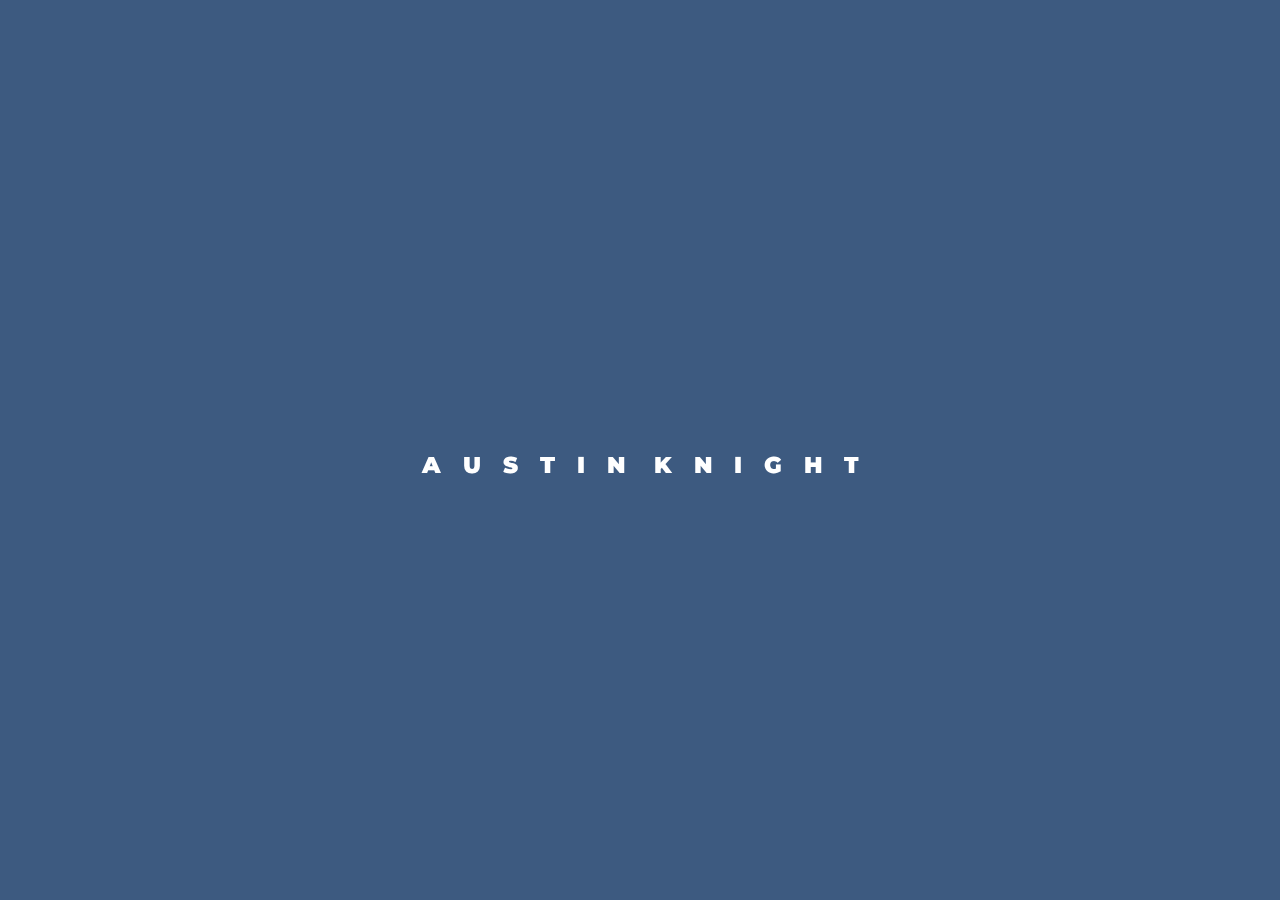
==== index.html @ 97f9a494 "initial" ====
<!DOCTYPE html>
<html>
  <head>
    <!-- Meta Data -->
    <title>Austin Knight</title>
    <meta charset="utf-8">
    <meta http-equiv="X-UA-Compatible" content="IE=edge,chrome=1">
    <meta name="viewport" content="width=device-width, initial-scale=1">
    
    <!-- Favicons-->
    <!--
    <link rel="apple-touch-icon" sizes="180x180" href="/apple-touch-icon.png">
    <link rel="icon" type="image/png" sizes="32x32" href="/favicon-32x32.png">
    <link rel="icon" type="image/png" sizes="16x16" href="/favicon-16x16.png">
    -->
    <!-- Styles -->
    <link rel="stylesheet" href="css/styles.css" />

  </head>
  <body>
  <!-- Hidden -->
     <!--<div class="socilas">
      <a href="https://www.facebook.com/xx" target="_blank">
        <img src="img/facebook.svg" alt="">
      </a>
      <a href="https://twitter.com/xx" target="_blank">
        <img src="img/twitter.svg" alt="">
      </a>
      <a href="https://www.instagram.com/xx" target="_blank">
        <img src="img/instagram.svg" alt="">
      </a>
    </div> -->

    <h1 class="disable">
    	<span>A</span>
    	<span>U </span>
    	<span>S</span>
    	<span>T</span>
    	<span>I</span>
    	<span>N</span>
    	<span> </span>
    	<span>K</span>
    	<span>N</span>
    	<span>I</span>
    	<span>G </span>
    	<span>H</span>
    	<span>T</span>
    </h1>
    <canvas id="c"></canvas>

    <!-- Scripts -->
    <script type="text/javascript" src="js/anime.min.js"></script>
    <script type="text/javascript" src="js/jquery.min.js"></script>
    <script type="text/javascript" src="js/main.js"></script>
  </body>
</html>
---- css/styles.css ----
@import url(https://fonts.googleapis.com/css?family=Montserrat:400,300,900,700,500);

body {
  -webkit-font-smoothing: antialiased;
  -moz-osx-font-smoothing: grayscale;
  -webkit-overflow-scrolling: touch;
  padding:0;
  margin: 0;
	color: #fff;
	font-family: "Montserrat", sans-serif;
}
body,body *{
  backface-visibility: hidden;
}


.disable{
  user-drag: none;
  user-select: none;
  -moz-user-select: none;
  -webkit-user-drag: none;
  -webkit-user-select: none;
  -ms-user-select: none;
}



/*Selection*/
::selection {
  background: #10e88a; /* WebKit/Blink Browsers */
  color:#ffffff;
}
::-moz-selection {
  background: #10e88a; /* Gecko Browsers */
  color:#ffffff;
}

.socilas{
  position: fixed;
  bottom:50px;
  left:50%;
  transform: translateX(-50%);
  z-index: 99;
  user-select: none;
}

.socilas a{
  display: inline-block;
  user-select: none;
  margin-right: 10px;
}

.socilas a:last-child{
  margin-right: 0;
}

.socilas a img{
  width: 30px;
  user-select: none;
}



canvas {
  display: block;
  width: 100vw;
  height: 100vh;
  cursor: pointer;
  position:absolute;
  top:0;
  left:0;
  z-index:1;
}


h1 {
	font-size: 23px;
	font-weight: 900;
  position:absolute;
  top:50%;
  left:50%;
  transform:translate3d(-50%,-50%,0);
  white-space:nowrap;
  z-index:2;
}
span{
  display:inline-block;
  letter-spacing:15px;
}
span:last-child{
  letter-spacing:0 !important;
}
span:nth-child(1),span:nth-child(3),span:nth-child(5)
,span:nth-child(7),span:nth-child(9),span:nth-child(11),span:nth-child(13){
  animation:MoveUp 3s ease infinite;
}
span:nth-child(2),span:nth-child(4),span:nth-child(6),span:nth-child(8),span:nth-child(10),span:nth-child(12),span:nth-child(14){
  animation:MoveDown 3s ease infinite;
}


@keyframes MoveUp{
  0%{
    transform:translateY(-10px);
  }
  50%{
    transform:translateY(10px);
  }
  100%{
    transform:translateY(-10px);
  }
}
@keyframes MoveDown{
  0%{
    transform:translateY(10px);
  }
  50%{
    transform:translateY(-10px);
  }
  100%{
    transform:translateY(10px);
  }
}

@media ( max-width: 768px ){
  h1 {
  	font-size: 15px;
  }
  span{
    letter-spacing:5px;
  }
}
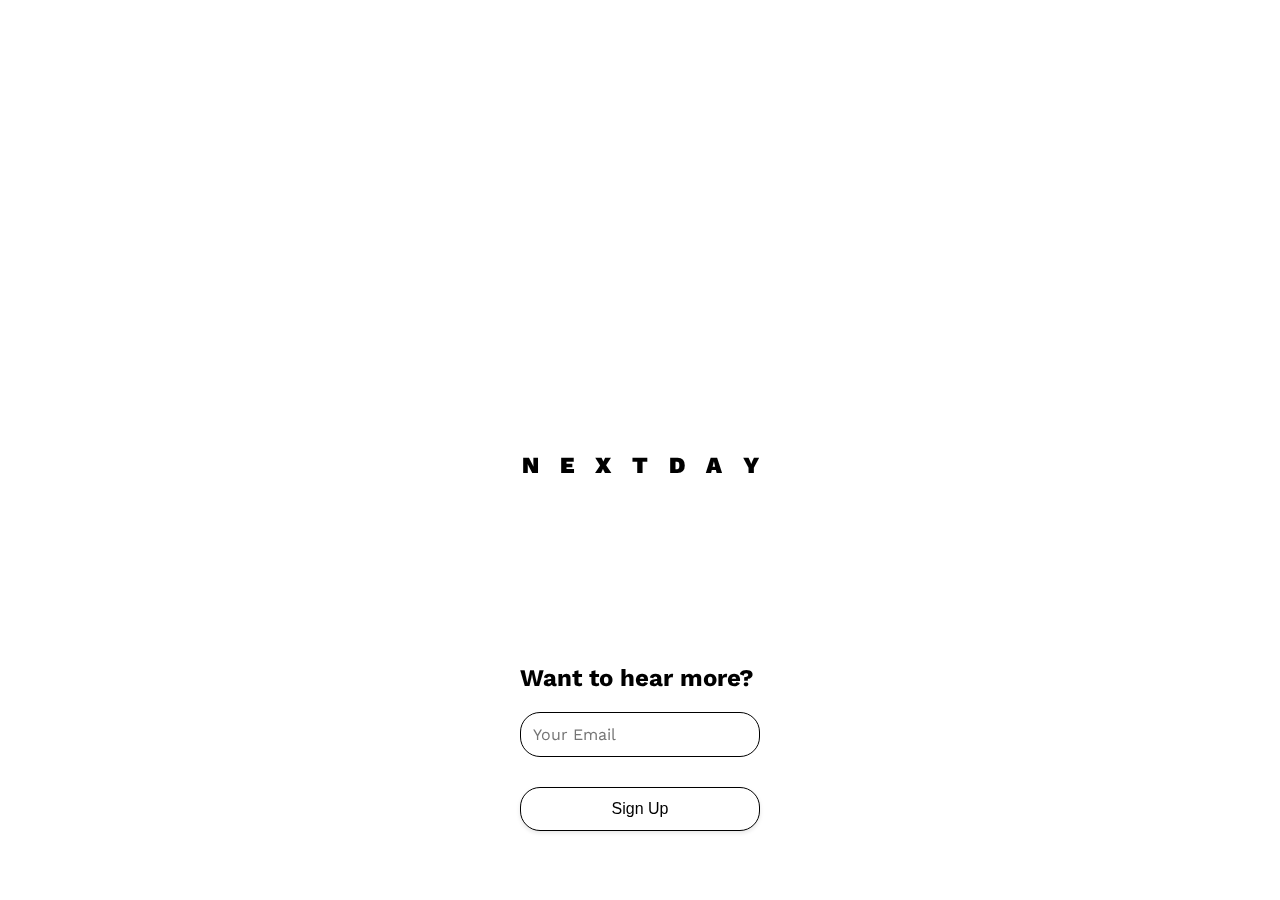
==== commit f2803fd5: "nextday-dev" ====
--- a/index.html
+++ b/index.html
@@ -14,43 +14,52 @@
     <link rel="icon" type="image/png" sizes="16x16" href="/favicon-16x16.png">
     -->
     <!-- Styles -->
-    <link rel="stylesheet" href="css/styles.css" />
+    <link rel="stylesheet" href="assets/css/styles.css" />
 
   </head>
   <body>
-  <!-- Hidden -->
-     <!--<div class="socilas">
-      <a href="https://www.facebook.com/xx" target="_blank">
-        <img src="img/facebook.svg" alt="">
-      </a>
-      <a href="https://twitter.com/xx" target="_blank">
-        <img src="img/twitter.svg" alt="">
-      </a>
-      <a href="https://www.instagram.com/xx" target="_blank">
-        <img src="img/instagram.svg" alt="">
-      </a>
-    </div> -->
+     <div class="socilas">
+      <div class="container">
+        <h2>Want to hear more?</h2>
+        <form id="signup-form" action="https://formspree.io/f/xanwrvew" method="POST">
+          <div class="form-group">
+            <input type="email" name="email" id="email" placeholder="Your Email" required>
+          </div>
+          <!-- Spam Protection Honeypot -->
+          <input type="text" name="_gotcha" style="display:none">
+          <!-- Redirect After Submission -->
+          <input type="hidden" name="_redirect" value="https://austinknight.co/index.html">
+          <input type="submit" value="Sign Up">
+        </form>
+      </br>
+        </div>
+        <!-- <a href="https://www.facebook.com/xx" target="_blank">
+          <img src="assets/img/facebook.svg" alt="">
+        </a>
+        <a href="https://twitter.com/xx" target="_blank">
+          <img src="assets/img/twitter.svg" alt="">
+        </a>
+        <a href="https://www.instagram.com/xx" target="_blank">
+          <img src="assets/img/instagram.svg" alt="">
+        </a> -->
+      </div>
+    </div>
 
     <h1 class="disable">
+    	<span>N</span>
+    	<span>E</span>
+    	<span>X</span>
+    	<span>T</span>
+    	<span>D</span>
     	<span>A</span>
-    	<span>U </span>
-    	<span>S</span>
-    	<span>T</span>
-    	<span>I</span>
-    	<span>N</span>
-    	<span> </span>
-    	<span>K</span>
-    	<span>N</span>
-    	<span>I</span>
-    	<span>G </span>
-    	<span>H</span>
-    	<span>T</span>
+    	<span>Y</span>
     </h1>
+
     <canvas id="c"></canvas>
 
     <!-- Scripts -->
-    <script type="text/javascript" src="js/anime.min.js"></script>
-    <script type="text/javascript" src="js/jquery.min.js"></script>
-    <script type="text/javascript" src="js/main.js"></script>
+    <script type="text/javascript" src="assets/js/anime.min.js"></script>
+    <script type="text/javascript" src="assets/js/jquery.min.js"></script>
+    <script type="text/javascript" src="assets/js/main.js"></script>
   </body>
-</html>
+</html>--- a/assets/css/styles.css
+++ b/assets/css/styles.css
@@ -0,0 +1,234 @@
+
+@import url(https://fonts.googleapis.com/css2?family=Work+Sans:wght@300;400;500;700;900&display=swap);
+
+body {
+  -webkit-font-smoothing: antialiased;
+  -moz-osx-font-smoothing: grayscale;
+  -webkit-overflow-scrolling: touch;
+  padding:0;
+  margin: 0;
+	color: #000000;
+	font-family: 'Work Sans', sans-serif;
+}
+
+body,body *{
+  backface-visibility: hidden;
+}
+
+.disable{
+  user-drag: none;
+  user-select: none;
+  -moz-user-select: none;
+  -webkit-user-drag: none;
+  -webkit-user-select: none;
+  -ms-user-select: none;
+}
+
+/*Selection*/
+::selection {
+  background: #10e88a; /* WebKit/Blink Browsers */
+  color:#ffffff;
+}
+::-moz-selection {
+  background: #10e88a; /* Gecko Browsers */
+  color:#ffffff;
+}
+
+.socilas{
+  position: fixed;
+  bottom:50px;
+  left:50%;
+  transform: translateX(-50%);
+  z-index: 99;
+  user-select: none;
+}
+
+.socilas a{
+  display: inline-block;
+  user-select: none;
+  margin-right: 10px;
+}
+
+.socilas a:last-child{
+  margin-right: 0;
+}
+
+.socilas a img{
+  width: 30px;
+  user-select: none;
+}
+
+canvas {
+  display: block;
+  width: 100vw;
+  height: 100vh;
+  cursor: pointer;
+  position:absolute;
+  top:0;
+  left:0;
+  z-index:1;
+}
+
+h1 {
+	font-size: 23px;
+	font-weight: 900;
+  position:absolute;
+  top:50%;
+  left:50%;
+  transform:translate3d(-50%,-50%,0);
+  white-space:nowrap;
+  z-index:2;
+}
+span{
+  display:inline-block;
+  letter-spacing:15px;
+}
+span:last-child{
+  letter-spacing:0 !important;
+}
+
+span:nth-child(1),span:nth-child(3),span:nth-child(5)
+,span:nth-child(7),span:nth-child(9),span:nth-child(11),span:nth-child(13){
+  animation:MoveUp 3s ease infinite;
+}
+
+span:nth-child(2),span:nth-child(4),span:nth-child(6),span:nth-child(8),span:nth-child(10),span:nth-child(12),span:nth-child(14){
+  animation:MoveDown 3s ease infinite;
+}
+
+@keyframes MoveUp{
+  0%{
+    transform:translateY(-10px);
+  }
+  50%{
+    transform:translateY(10px);
+  }
+  100%{
+    transform:translateY(-10px);
+  }
+}
+@keyframes MoveDown{
+  0%{
+    transform:translateY(10px);
+  }
+  50%{
+    transform:translateY(-10px);
+  }
+  100%{
+    transform:translateY(10px);
+  }
+}
+
+@media ( max-width: 768px ){
+  h1 {
+  	font-size: 15px;
+  }
+  span{
+    letter-spacing:5px;
+  }
+}
+
+/* Styles for the Email Sign-Up Form */
+#signup {
+  padding: 60px 0;
+}
+
+#signup h2 {
+  text-align: center;
+  margin-bottom: 30px;
+  font-family: 'Work Sans', sans-serif; /* Ensure font matches site */
+  font-weight: 900; /* Bold */
+  letter-spacing: 3px; /* Adjust spacing to match NEXTDY text */
+  text-transform: uppercase; /* Capitalize all letters */
+  font-size: 24px; /* Increase size if needed */
+}
+
+#signup-form {
+  max-width: 500px;
+  margin: 0 auto;
+}
+
+#signup-form .form-group {
+  margin-bottom: 15px;
+}
+
+#signup-form label {
+  display: block;
+  margin-bottom: 5px;
+  font-weight: bold;
+}
+
+#signup-form input[type="email"] {
+  width: 100%;
+  padding: 12px; /* Increase padding for a bigger input */
+  box-sizing: border-box;
+  font-family: 'Work Sans', sans-serif;
+  font-weight: 400; /* Use regular weight for input text */
+  font-size: 16px; /* Adjust font size */
+  border: 1px solid #ccc; /* Softer border */
+  border-radius: 20px; /* Make rounded like the button */
+  color: #333; /* Dark text color */
+  margin-bottom: 15px; /* Add space below input */
+}
+
+#signup-form input[type="email"]:focus {
+  outline: none; /* Remove default outline */
+  border-color: #007acc; /* Highlight border on focus */
+  box-shadow: 0px 0px 8px rgba(0, 123, 255, 0.5); /* Blue focus ring */
+}
+
+#signup-form input[type="submit"] {
+  display: block;
+  width: 100%;
+  padding: 12px;
+  color: #333; /* Darker text for contrast */
+  border: 1px solid #ccc; /* Soft border */
+  border-radius: 20px; /* Rounded corners */
+  cursor: pointer;
+  font-size: 16px;
+  transition: background-color 0.3s ease, box-shadow 0.3s ease;
+  box-shadow: 0px 2px 4px rgba(0, 0, 0, 0.1); /* Subtle shadow */
+}
+
+#signup-form input[type="submit"]:hover {
+  box-shadow: 0px 4px 8px rgba(0, 0, 0, 0.15); /* Elevate shadow on hover */
+}
+
+#signup-form input[type="submit"]:focus {
+  outline: none; /* Remove outline */
+  box-shadow: 0px 0px 8px rgba(0, 123, 255, 0.5); /* Blue focus ring */
+}
+
+/* Inverted theme */
+/* Inverted Theme */
+body.invert {
+  color: #fff !important; /* White text */
+}
+
+body.invert canvas {
+}
+
+/* Ensure that all main containers are affected by the inversion */
+.container, .main-content, .content-wrapper {
+}
+
+body.invert .container,
+body.invert .main-content,
+body.invert .content-wrapper {
+  background-color: #000 !important; /* Black background in inverted mode */
+}
+
+/* Ensure that text and form inputs are styled properly in both themes */
+#signup-form input[type="email"],
+#signup-form input[type="submit"] {
+  background-color: #fff; /* White background for input */
+  color: #000; /* Black text */
+  border: 1px solid #000;
+}
+
+body.invert #signup-form input[type="email"],
+body.invert #signup-form input[type="submit"] {
+  background-color: #000; /* Black background for input */
+  color: #fff; /* White text */
+  border: 1px solid #fff;
+}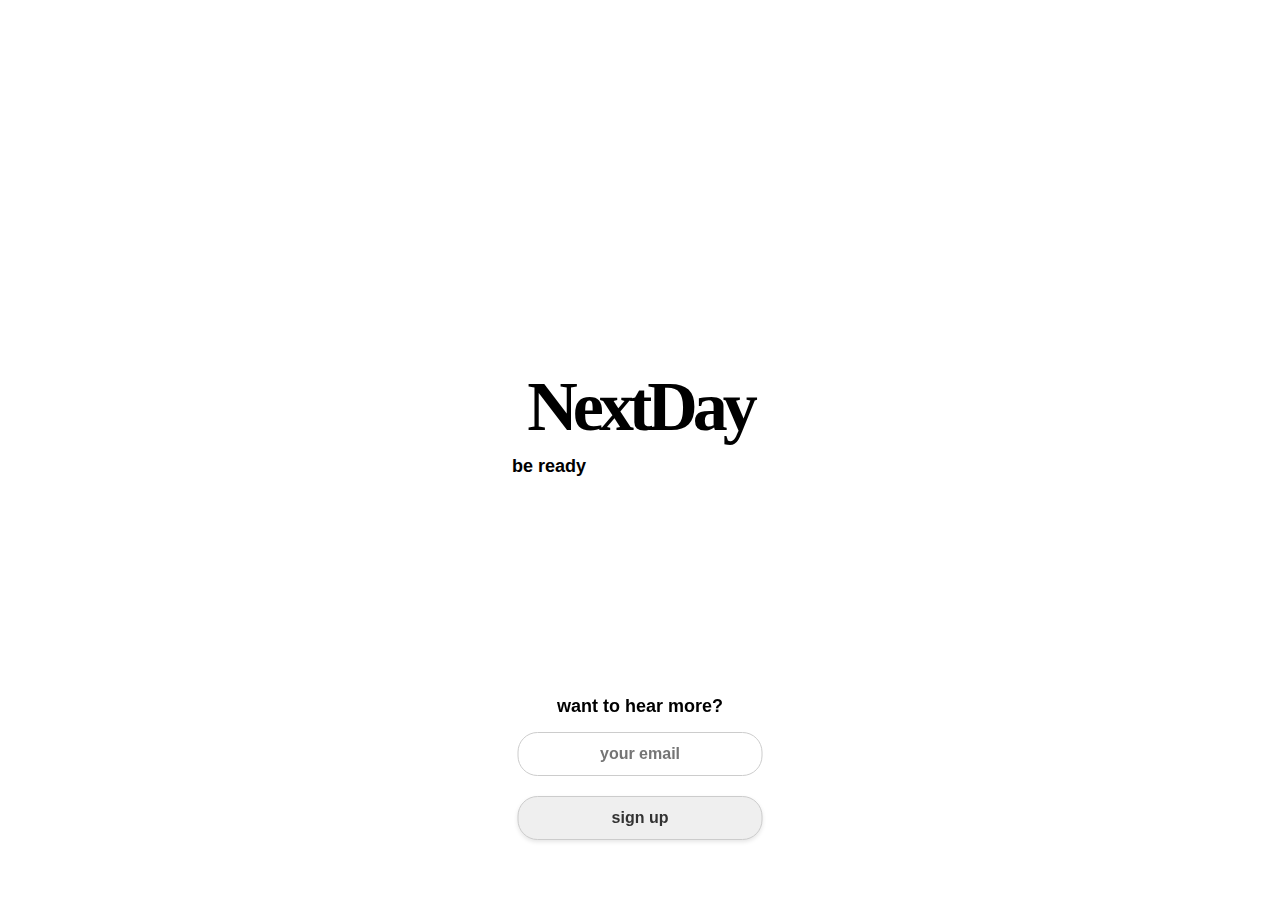
==== commit b2f4c08d: "nextday-dev02" ====
--- a/index.html
+++ b/index.html
@@ -1,65 +1,39 @@
 <!DOCTYPE html>
-<html>
-  <head>
-    <!-- Meta Data -->
-    <title>Austin Knight</title>
-    <meta charset="utf-8">
-    <meta http-equiv="X-UA-Compatible" content="IE=edge,chrome=1">
-    <meta name="viewport" content="width=device-width, initial-scale=1">
-    
-    <!-- Favicons-->
-    <!--
-    <link rel="apple-touch-icon" sizes="180x180" href="/apple-touch-icon.png">
-    <link rel="icon" type="image/png" sizes="32x32" href="/favicon-32x32.png">
-    <link rel="icon" type="image/png" sizes="16x16" href="/favicon-16x16.png">
-    -->
-    <!-- Styles -->
-    <link rel="stylesheet" href="assets/css/styles.css" />
-
-  </head>
-  <body>
-     <div class="socilas">
-      <div class="container">
-        <h2>Want to hear more?</h2>
-        <form id="signup-form" action="https://formspree.io/f/xanwrvew" method="POST">
-          <div class="form-group">
-            <input type="email" name="email" id="email" placeholder="Your Email" required>
-          </div>
-          <!-- Spam Protection Honeypot -->
-          <input type="text" name="_gotcha" style="display:none">
-          <!-- Redirect After Submission -->
-          <input type="hidden" name="_redirect" value="https://austinknight.co/index.html">
-          <input type="submit" value="Sign Up">
-        </form>
-      </br>
+<html lang="en">
+<head>
+  <meta charset="UTF-8">
+  <meta name="viewport" content="width=device-width, initial-scale=1.0">
+  <title>NEXTDAY</title>
+  <link rel="stylesheet" href="assets/css/styles.css">
+</head>
+<body>
+  <div class="content">
+    <section id="title">
+      <h1>NextDay</h1>
+      <h2>be ready</h2>
+    </section>
+    <section id="signup">
+      <h2>want to hear more?</h2>
+      <form id="signup-form" action="https://formspree.io/f/xanwrvew" method="POST">
+        <div class="form-group">
+          <input type="email" name="email" id="email" placeholder="your email" required>
         </div>
-        <!-- <a href="https://www.facebook.com/xx" target="_blank">
+        <div class="form-group">
+          <input type="submit" value="sign up">
+        </div>
+      </form>
+    </section>
+    <!-- <section id="socials">
+      <a href="https://www.facebook.com/xx" target="_blank">
           <img src="assets/img/facebook.svg" alt="">
-        </a>
-        <a href="https://twitter.com/xx" target="_blank">
-          <img src="assets/img/twitter.svg" alt="">
-        </a>
-        <a href="https://www.instagram.com/xx" target="_blank">
-          <img src="assets/img/instagram.svg" alt="">
-        </a> -->
-      </div>
-    </div>
-
-    <h1 class="disable">
-    	<span>N</span>
-    	<span>E</span>
-    	<span>X</span>
-    	<span>T</span>
-    	<span>D</span>
-    	<span>A</span>
-    	<span>Y</span>
-    </h1>
-
-    <canvas id="c"></canvas>
-
-    <!-- Scripts -->
-    <script type="text/javascript" src="assets/js/anime.min.js"></script>
-    <script type="text/javascript" src="assets/js/jquery.min.js"></script>
-    <script type="text/javascript" src="assets/js/main.js"></script>
-  </body>
+      </a>
+      <a href="https://twitter.com/xx" target="_blank">
+        <img src="assets/img/twitter.svg" alt="">
+      </a>
+      <a href="https://www.instagram.com/xx" target="_blank">
+        <img src="assets/img/instagram.svg" alt="">
+      </a>
+    </section> -->
+</div>
+</body>
 </html>--- a/assets/css/styles.css
+++ b/assets/css/styles.css
@@ -1,40 +1,49 @@
+@font-face {
+  font-family: 'GT Alpina Typewriter';
+  src: url('assets/font/GT-Alpina-Typewriter-Light-Trial.otf') format('opentype');
+  font-weight: normal;
+  font-style: normal;
+  letter-spacing: -5px;
+}
 
-@import url(https://fonts.googleapis.com/css2?family=Work+Sans:wght@300;400;500;700;900&display=swap);
+@font-face {
+  font-family: 'Suisse Intl';
+  src: url('assets/font/SuisseIntl-Regular.otf') format('opentype');
+  font-weight: normal;
+  font-style: normal;
+}
 
 body {
-  -webkit-font-smoothing: antialiased;
-  -moz-osx-font-smoothing: grayscale;
-  -webkit-overflow-scrolling: touch;
-  padding:0;
-  margin: 0;
+  display: flex;
+  justify-content: center;
+  align-items: center;
 	color: #000000;
-	font-family: 'Work Sans', sans-serif;
+	font-family: 'Suisse Intl', sans-serif;
 }
 
-body,body *{
-  backface-visibility: hidden;
+#title h1{
+  font-family: 'GT Alpina Typewriter', serif;
+	font-size: 70px;
+	font-weight: 1100;
+  position:absolute;
+  top:40%;
+  left:50%;
+  transform:translate3d(-50%,-50%,0);
+  letter-spacing: -5px;
+  white-space:nowrap;
+  z-index:2;
 }
 
-.disable{
-  user-drag: none;
-  user-select: none;
-  -moz-user-select: none;
-  -webkit-user-drag: none;
-  -webkit-user-select: none;
-  -ms-user-select: none;
+#title h2{
+  font-size: 18px;
+  font-weight: 800;
+  margin-bottom: 15px;
+  position:absolute;
+  left:40%;
+  top:49%;
 }
 
-/*Selection*/
-::selection {
-  background: #10e88a; /* WebKit/Blink Browsers */
-  color:#ffffff;
-}
-::-moz-selection {
-  background: #10e88a; /* Gecko Browsers */
-  color:#ffffff;
-}
-
-.socilas{
+#signup{
   position: fixed;
   bottom:50px;
   left:50%;
@@ -43,104 +52,8 @@
   user-select: none;
 }
 
-.socilas a{
-  display: inline-block;
-  user-select: none;
-  margin-right: 10px;
-}
-
-.socilas a:last-child{
-  margin-right: 0;
-}
-
-.socilas a img{
-  width: 30px;
-  user-select: none;
-}
-
-canvas {
-  display: block;
-  width: 100vw;
-  height: 100vh;
-  cursor: pointer;
-  position:absolute;
-  top:0;
-  left:0;
-  z-index:1;
-}
-
-h1 {
-	font-size: 23px;
-	font-weight: 900;
-  position:absolute;
-  top:50%;
-  left:50%;
-  transform:translate3d(-50%,-50%,0);
-  white-space:nowrap;
-  z-index:2;
-}
-span{
-  display:inline-block;
-  letter-spacing:15px;
-}
-span:last-child{
-  letter-spacing:0 !important;
-}
-
-span:nth-child(1),span:nth-child(3),span:nth-child(5)
-,span:nth-child(7),span:nth-child(9),span:nth-child(11),span:nth-child(13){
-  animation:MoveUp 3s ease infinite;
-}
-
-span:nth-child(2),span:nth-child(4),span:nth-child(6),span:nth-child(8),span:nth-child(10),span:nth-child(12),span:nth-child(14){
-  animation:MoveDown 3s ease infinite;
-}
-
-@keyframes MoveUp{
-  0%{
-    transform:translateY(-10px);
-  }
-  50%{
-    transform:translateY(10px);
-  }
-  100%{
-    transform:translateY(-10px);
-  }
-}
-@keyframes MoveDown{
-  0%{
-    transform:translateY(10px);
-  }
-  50%{
-    transform:translateY(-10px);
-  }
-  100%{
-    transform:translateY(10px);
-  }
-}
-
-@media ( max-width: 768px ){
-  h1 {
-  	font-size: 15px;
-  }
-  span{
-    letter-spacing:5px;
-  }
-}
-
-/* Styles for the Email Sign-Up Form */
-#signup {
-  padding: 60px 0;
-}
-
-#signup h2 {
-  text-align: center;
-  margin-bottom: 30px;
-  font-family: 'Work Sans', sans-serif; /* Ensure font matches site */
-  font-weight: 900; /* Bold */
-  letter-spacing: 3px; /* Adjust spacing to match NEXTDY text */
-  text-transform: uppercase; /* Capitalize all letters */
-  font-size: 24px; /* Increase size if needed */
+#signup-form .form-group {
+  margin-bottom: 10px;
 }
 
 #signup-form {
@@ -148,87 +61,50 @@
   margin: 0 auto;
 }
 
-#signup-form .form-group {
+#signup h2{
+  text-align: center;
   margin-bottom: 15px;
-}
-
-#signup-form label {
-  display: block;
-  margin-bottom: 5px;
-  font-weight: bold;
+  font-weight: 800;
+  font-size: 18px;
 }
 
 #signup-form input[type="email"] {
   width: 100%;
-  padding: 12px; /* Increase padding for a bigger input */
+  padding: 12px;
   box-sizing: border-box;
   font-family: 'Work Sans', sans-serif;
-  font-weight: 400; /* Use regular weight for input text */
-  font-size: 16px; /* Adjust font size */
-  border: 1px solid #ccc; /* Softer border */
-  border-radius: 20px; /* Make rounded like the button */
-  color: #333; /* Dark text color */
-  margin-bottom: 15px; /* Add space below input */
+  font-weight: 600;
+  font-size: 16px;
+  text-align: center;
+  border: 1px solid #ccc;
+  border-radius: 20px;
+  margin-bottom: 10px;
 }
 
 #signup-form input[type="email"]:focus {
-  outline: none; /* Remove default outline */
-  border-color: #007acc; /* Highlight border on focus */
-  box-shadow: 0px 0px 8px rgba(0, 123, 255, 0.5); /* Blue focus ring */
+  outline: none;
+  border-color: #63636367;
+  box-shadow: 0px 0px 8px rgba(93, 94, 94, 0.315);
 }
 
 #signup-form input[type="submit"] {
   display: block;
   width: 100%;
   padding: 12px;
-  color: #333; /* Darker text for contrast */
-  border: 1px solid #ccc; /* Soft border */
-  border-radius: 20px; /* Rounded corners */
-  cursor: pointer;
+  color: #333;
+  border: 1px solid #ccc;
+  border-radius: 20px;
   font-size: 16px;
+  font-weight: 600;
   transition: background-color 0.3s ease, box-shadow 0.3s ease;
-  box-shadow: 0px 2px 4px rgba(0, 0, 0, 0.1); /* Subtle shadow */
+  box-shadow: 0px 2px 4px rgba(0, 0, 0, 0.1);
 }
 
 #signup-form input[type="submit"]:hover {
-  box-shadow: 0px 4px 8px rgba(0, 0, 0, 0.15); /* Elevate shadow on hover */
+  box-shadow: 0px 4px 8px rgba(0, 0, 0, 0.15);
 }
 
 #signup-form input[type="submit"]:focus {
-  outline: none; /* Remove outline */
-  box-shadow: 0px 0px 8px rgba(0, 123, 255, 0.5); /* Blue focus ring */
-}
-
-/* Inverted theme */
-/* Inverted Theme */
-body.invert {
-  color: #fff !important; /* White text */
-}
-
-body.invert canvas {
-}
-
-/* Ensure that all main containers are affected by the inversion */
-.container, .main-content, .content-wrapper {
-}
-
-body.invert .container,
-body.invert .main-content,
-body.invert .content-wrapper {
-  background-color: #000 !important; /* Black background in inverted mode */
-}
-
-/* Ensure that text and form inputs are styled properly in both themes */
-#signup-form input[type="email"],
-#signup-form input[type="submit"] {
-  background-color: #fff; /* White background for input */
-  color: #000; /* Black text */
-  border: 1px solid #000;
-}
-
-body.invert #signup-form input[type="email"],
-body.invert #signup-form input[type="submit"] {
-  background-color: #000; /* Black background for input */
-  color: #fff; /* White text */
-  border: 1px solid #fff;
+  outline: none;
+  box-shadow: 0px 0px 8px rgba(142, 142, 143, 0.365);
 }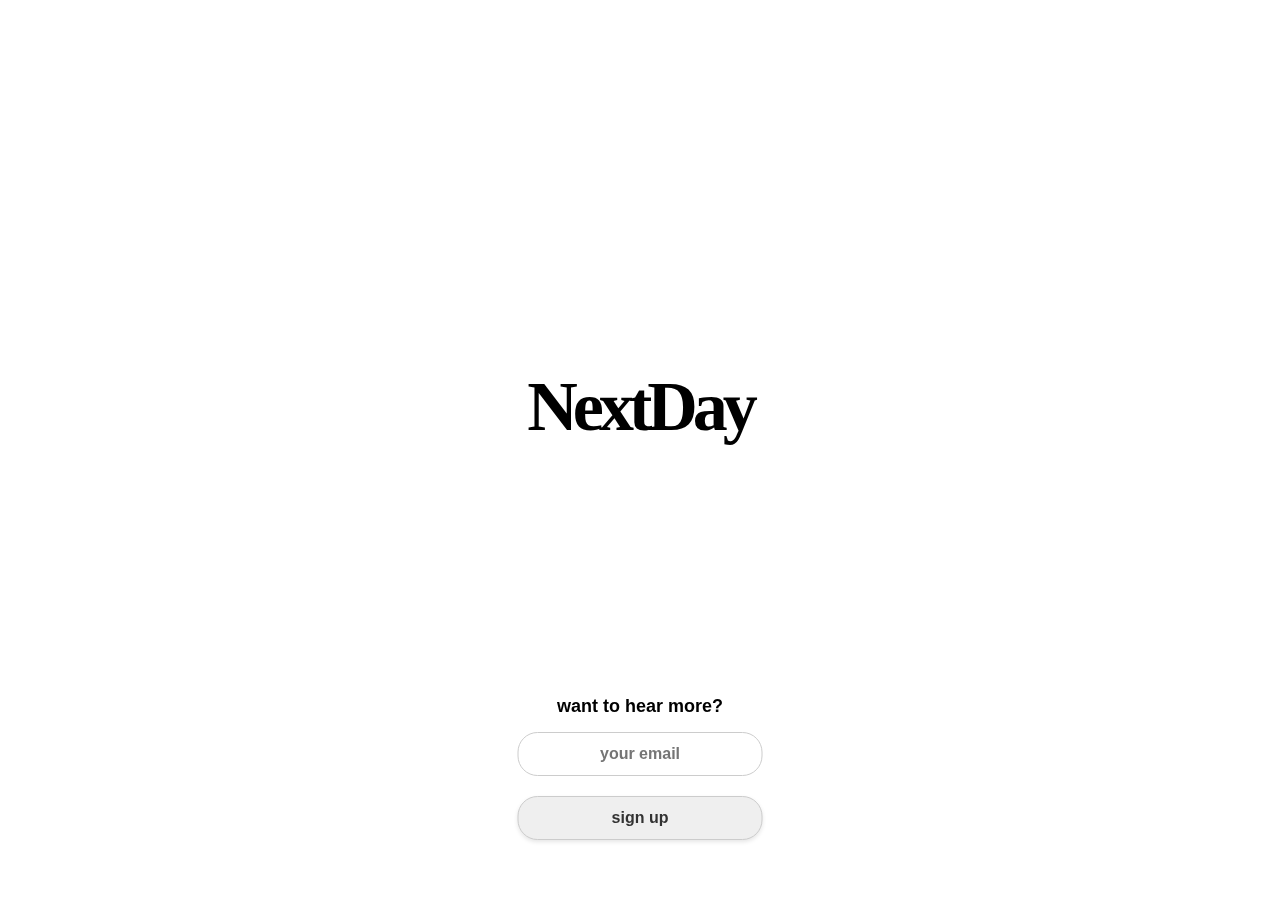
==== commit 0b40012b: "nextdaydev-03" ====
--- a/index.html
+++ b/index.html
@@ -10,7 +10,7 @@
   <div class="content">
     <section id="title">
       <h1>NextDay</h1>
-      <h2>be ready</h2>
+      <!-- <h2>be ready</h2> -->
     </section>
     <section id="signup">
       <h2>want to hear more?</h2>
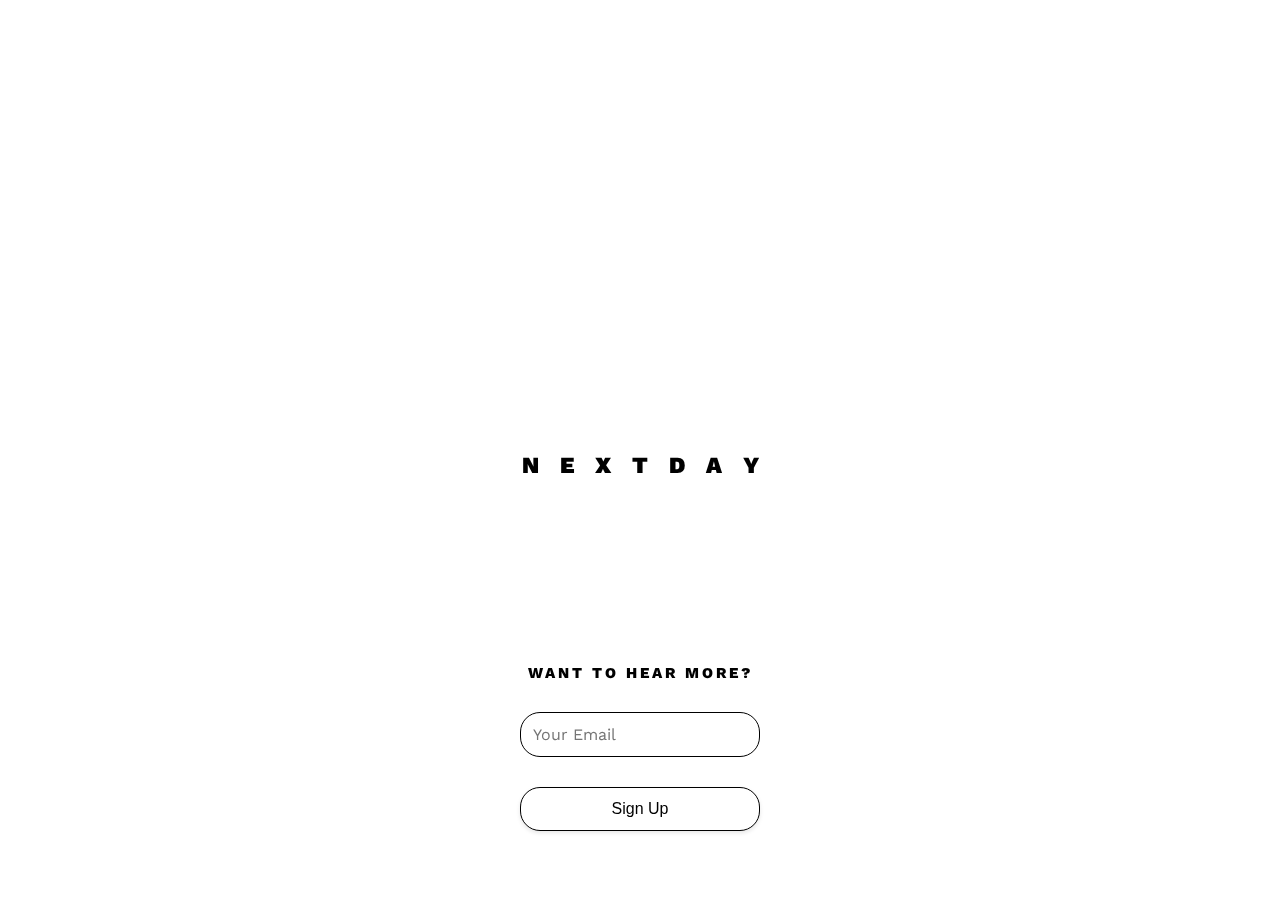
==== commit 5408f194: "Revert "nextday-dev02"" ====
--- a/index.html
+++ b/index.html
@@ -1,39 +1,65 @@
 <!DOCTYPE html>
-<html lang="en">
-<head>
-  <meta charset="UTF-8">
-  <meta name="viewport" content="width=device-width, initial-scale=1.0">
-  <title>NEXTDAY</title>
-  <link rel="stylesheet" href="assets/css/styles.css">
-</head>
-<body>
-  <div class="content">
-    <section id="title">
-      <h1>NextDay</h1>
-      <!-- <h2>be ready</h2> -->
-    </section>
-    <section id="signup">
-      <h2>want to hear more?</h2>
-      <form id="signup-form" action="https://formspree.io/f/xanwrvew" method="POST">
-        <div class="form-group">
-          <input type="email" name="email" id="email" placeholder="your email" required>
+<html>
+  <head>
+    <!-- Meta Data -->
+    <title>Austin Knight</title>
+    <meta charset="utf-8">
+    <meta http-equiv="X-UA-Compatible" content="IE=edge,chrome=1">
+    <meta name="viewport" content="width=device-width, initial-scale=1">
+    
+    <!-- Favicons-->
+    <!--
+    <link rel="apple-touch-icon" sizes="180x180" href="/apple-touch-icon.png">
+    <link rel="icon" type="image/png" sizes="32x32" href="/favicon-32x32.png">
+    <link rel="icon" type="image/png" sizes="16x16" href="/favicon-16x16.png">
+    -->
+    <!-- Styles -->
+    <link rel="stylesheet" href="assets/css/styles.css" />
+
+  </head>
+  <body>
+     <div class="socilas">
+      <div class="container">
+        <h2>Want to hear more?</h2>
+        <form id="signup-form" action="https://formspree.io/f/xanwrvew" method="POST">
+          <div class="form-group">
+            <input type="email" name="email" id="email" placeholder="Your Email" required>
+          </div>
+          <!-- Spam Protection Honeypot -->
+          <input type="text" name="_gotcha" style="display:none">
+          <!-- Redirect After Submission -->
+          <input type="hidden" name="_redirect" value="https://austinknight.co/index.html">
+          <input type="submit" value="Sign Up">
+        </form>
+      </br>
         </div>
-        <div class="form-group">
-          <input type="submit" value="sign up">
-        </div>
-      </form>
-    </section>
-    <!-- <section id="socials">
-      <a href="https://www.facebook.com/xx" target="_blank">
+        <!-- <a href="https://www.facebook.com/xx" target="_blank">
           <img src="assets/img/facebook.svg" alt="">
-      </a>
-      <a href="https://twitter.com/xx" target="_blank">
-        <img src="assets/img/twitter.svg" alt="">
-      </a>
-      <a href="https://www.instagram.com/xx" target="_blank">
-        <img src="assets/img/instagram.svg" alt="">
-      </a>
-    </section> -->
-</div>
-</body>
+        </a>
+        <a href="https://twitter.com/xx" target="_blank">
+          <img src="assets/img/twitter.svg" alt="">
+        </a>
+        <a href="https://www.instagram.com/xx" target="_blank">
+          <img src="assets/img/instagram.svg" alt="">
+        </a> -->
+      </div>
+    </div>
+
+    <h1 class="disable">
+    	<span>N</span>
+    	<span>E</span>
+    	<span>X</span>
+    	<span>T</span>
+    	<span>D</span>
+    	<span>A</span>
+    	<span>Y</span>
+    </h1>
+
+    <canvas id="c"></canvas>
+
+    <!-- Scripts -->
+    <script type="text/javascript" src="assets/js/anime.min.js"></script>
+    <script type="text/javascript" src="assets/js/jquery.min.js"></script>
+    <script type="text/javascript" src="assets/js/main.js"></script>
+  </body>
 </html>--- a/assets/css/styles.css
+++ b/assets/css/styles.css
@@ -1,49 +1,40 @@
-@font-face {
-  font-family: 'GT Alpina Typewriter';
-  src: url('assets/font/GT-Alpina-Typewriter-Light-Trial.otf') format('opentype');
-  font-weight: normal;
-  font-style: normal;
-  letter-spacing: -5px;
-}
-
-@font-face {
-  font-family: 'Suisse Intl';
-  src: url('assets/font/SuisseIntl-Regular.otf') format('opentype');
-  font-weight: normal;
-  font-style: normal;
-}
+
+@import url(https://fonts.googleapis.com/css2?family=Work+Sans:wght@300;400;500;700;900&display=swap);
 
 body {
-  display: flex;
-  justify-content: center;
-  align-items: center;
+  -webkit-font-smoothing: antialiased;
+  -moz-osx-font-smoothing: grayscale;
+  -webkit-overflow-scrolling: touch;
+  padding:0;
+  margin: 0;
 	color: #000000;
-	font-family: 'Suisse Intl', sans-serif;
-}
-
-#title h1{
-  font-family: 'GT Alpina Typewriter', serif;
-	font-size: 70px;
-	font-weight: 1100;
-  position:absolute;
-  top:40%;
-  left:50%;
-  transform:translate3d(-50%,-50%,0);
-  letter-spacing: -5px;
-  white-space:nowrap;
-  z-index:2;
-}
-
-#title h2{
-  font-size: 18px;
-  font-weight: 800;
-  margin-bottom: 15px;
-  position:absolute;
-  left:40%;
-  top:49%;
-}
-
-#signup{
+	font-family: 'Work Sans', sans-serif;
+}
+
+body,body *{
+  backface-visibility: hidden;
+}
+
+.disable{
+  user-drag: none;
+  user-select: none;
+  -moz-user-select: none;
+  -webkit-user-drag: none;
+  -webkit-user-select: none;
+  -ms-user-select: none;
+}
+
+/*Selection*/
+::selection {
+  background: #10e88a; /* WebKit/Blink Browsers */
+  color:#ffffff;
+}
+::-moz-selection {
+  background: #10e88a; /* Gecko Browsers */
+  color:#ffffff;
+}
+
+.socilas{
   position: fixed;
   bottom:50px;
   left:50%;
@@ -52,8 +43,104 @@
   user-select: none;
 }
 
-#signup-form .form-group {
-  margin-bottom: 10px;
+.socilas a{
+  display: inline-block;
+  user-select: none;
+  margin-right: 10px;
+}
+
+.socilas a:last-child{
+  margin-right: 0;
+}
+
+.socilas a img{
+  width: 30px;
+  user-select: none;
+}
+
+canvas {
+  display: block;
+  width: 100vw;
+  height: 100vh;
+  cursor: pointer;
+  position:absolute;
+  top:0;
+  left:0;
+  z-index:1;
+}
+
+h1 {
+	font-size: 23px;
+	font-weight: 900;
+  position:absolute;
+  top:50%;
+  left:50%;
+  transform:translate3d(-50%,-50%,0);
+  white-space:nowrap;
+  z-index:2;
+}
+span{
+  display:inline-block;
+  letter-spacing:15px;
+}
+span:last-child{
+  letter-spacing:0 !important;
+}
+
+span:nth-child(1),span:nth-child(3),span:nth-child(5)
+,span:nth-child(7),span:nth-child(9),span:nth-child(11),span:nth-child(13){
+  animation:MoveUp 3s ease infinite;
+}
+
+span:nth-child(2),span:nth-child(4),span:nth-child(6),span:nth-child(8),span:nth-child(10),span:nth-child(12),span:nth-child(14){
+  animation:MoveDown 3s ease infinite;
+}
+
+@keyframes MoveUp{
+  0%{
+    transform:translateY(-10px);
+  }
+  50%{
+    transform:translateY(10px);
+  }
+  100%{
+    transform:translateY(-10px);
+  }
+}
+@keyframes MoveDown{
+  0%{
+    transform:translateY(10px);
+  }
+  50%{
+    transform:translateY(-10px);
+  }
+  100%{
+    transform:translateY(10px);
+  }
+}
+
+@media ( max-width: 768px ){
+  h1 {
+  	font-size: 15px;
+  }
+  span{
+    letter-spacing:5px;
+  }
+}
+
+/* Styles for the Email Sign-Up Form */
+#signup {
+  padding: 60px 0;
+}
+
+h2 {
+  text-align: center;
+  margin-bottom: 30px;
+  font-family: 'Work Sans', sans-serif; /* Ensure font matches site */
+  font-weight: 800; /* Bold */
+  letter-spacing: 3px; /* Adjust spacing to match NEXTDY text */
+  text-transform: uppercase; /* Capitalize all letters */
+  font-size: 15px; /* Increase size if needed */
 }
 
 #signup-form {
@@ -61,50 +148,87 @@
   margin: 0 auto;
 }
 
-#signup h2{
-  text-align: center;
+#signup-form .form-group {
   margin-bottom: 15px;
-  font-weight: 800;
-  font-size: 18px;
+}
+
+#signup-form label {
+  display: block;
+  margin-bottom: 5px;
+  font-weight: bold;
 }
 
 #signup-form input[type="email"] {
   width: 100%;
-  padding: 12px;
+  padding: 12px; /* Increase padding for a bigger input */
   box-sizing: border-box;
   font-family: 'Work Sans', sans-serif;
-  font-weight: 600;
-  font-size: 16px;
-  text-align: center;
-  border: 1px solid #ccc;
-  border-radius: 20px;
-  margin-bottom: 10px;
+  font-weight: 400; /* Use regular weight for input text */
+  font-size: 16px; /* Adjust font size */
+  border: 1px solid #ccc; /* Softer border */
+  border-radius: 20px; /* Make rounded like the button */
+  color: #333; /* Dark text color */
+  margin-bottom: 15px; /* Add space below input */
 }
 
 #signup-form input[type="email"]:focus {
-  outline: none;
-  border-color: #63636367;
-  box-shadow: 0px 0px 8px rgba(93, 94, 94, 0.315);
+  outline: none; /* Remove default outline */
+  border-color: #007acc; /* Highlight border on focus */
+  box-shadow: 0px 0px 8px rgba(0, 123, 255, 0.5); /* Blue focus ring */
 }
 
 #signup-form input[type="submit"] {
   display: block;
   width: 100%;
   padding: 12px;
-  color: #333;
-  border: 1px solid #ccc;
-  border-radius: 20px;
+  color: #333; /* Darker text for contrast */
+  border: 1px solid #ccc; /* Soft border */
+  border-radius: 20px; /* Rounded corners */
+  cursor: pointer;
   font-size: 16px;
-  font-weight: 600;
   transition: background-color 0.3s ease, box-shadow 0.3s ease;
-  box-shadow: 0px 2px 4px rgba(0, 0, 0, 0.1);
+  box-shadow: 0px 2px 4px rgba(0, 0, 0, 0.1); /* Subtle shadow */
 }
 
 #signup-form input[type="submit"]:hover {
-  box-shadow: 0px 4px 8px rgba(0, 0, 0, 0.15);
+  box-shadow: 0px 4px 8px rgba(0, 0, 0, 0.15); /* Elevate shadow on hover */
 }
 
 #signup-form input[type="submit"]:focus {
-  outline: none;
-  box-shadow: 0px 0px 8px rgba(142, 142, 143, 0.365);
+  outline: none; /* Remove outline */
+  box-shadow: 0px 0px 8px rgba(0, 123, 255, 0.5); /* Blue focus ring */
+}
+
+/* Inverted theme */
+/* Inverted Theme */
+body.invert {
+  color: #fff !important; /* White text */
+}
+
+body.invert canvas {
+}
+
+/* Ensure that all main containers are affected by the inversion */
+.container, .main-content, .content-wrapper {
+}
+
+body.invert .container,
+body.invert .main-content,
+body.invert .content-wrapper {
+  background-color: #000 !important; /* Black background in inverted mode */
+}
+
+/* Ensure that text and form inputs are styled properly in both themes */
+#signup-form input[type="email"],
+#signup-form input[type="submit"] {
+  background-color: #fff; /* White background for input */
+  color: #000; /* Black text */
+  border: 1px solid #000;
+}
+
+body.invert #signup-form input[type="email"],
+body.invert #signup-form input[type="submit"] {
+  background-color: #000; /* Black background for input */
+  color: #fff; /* White text */
+  border: 1px solid #fff;
 }